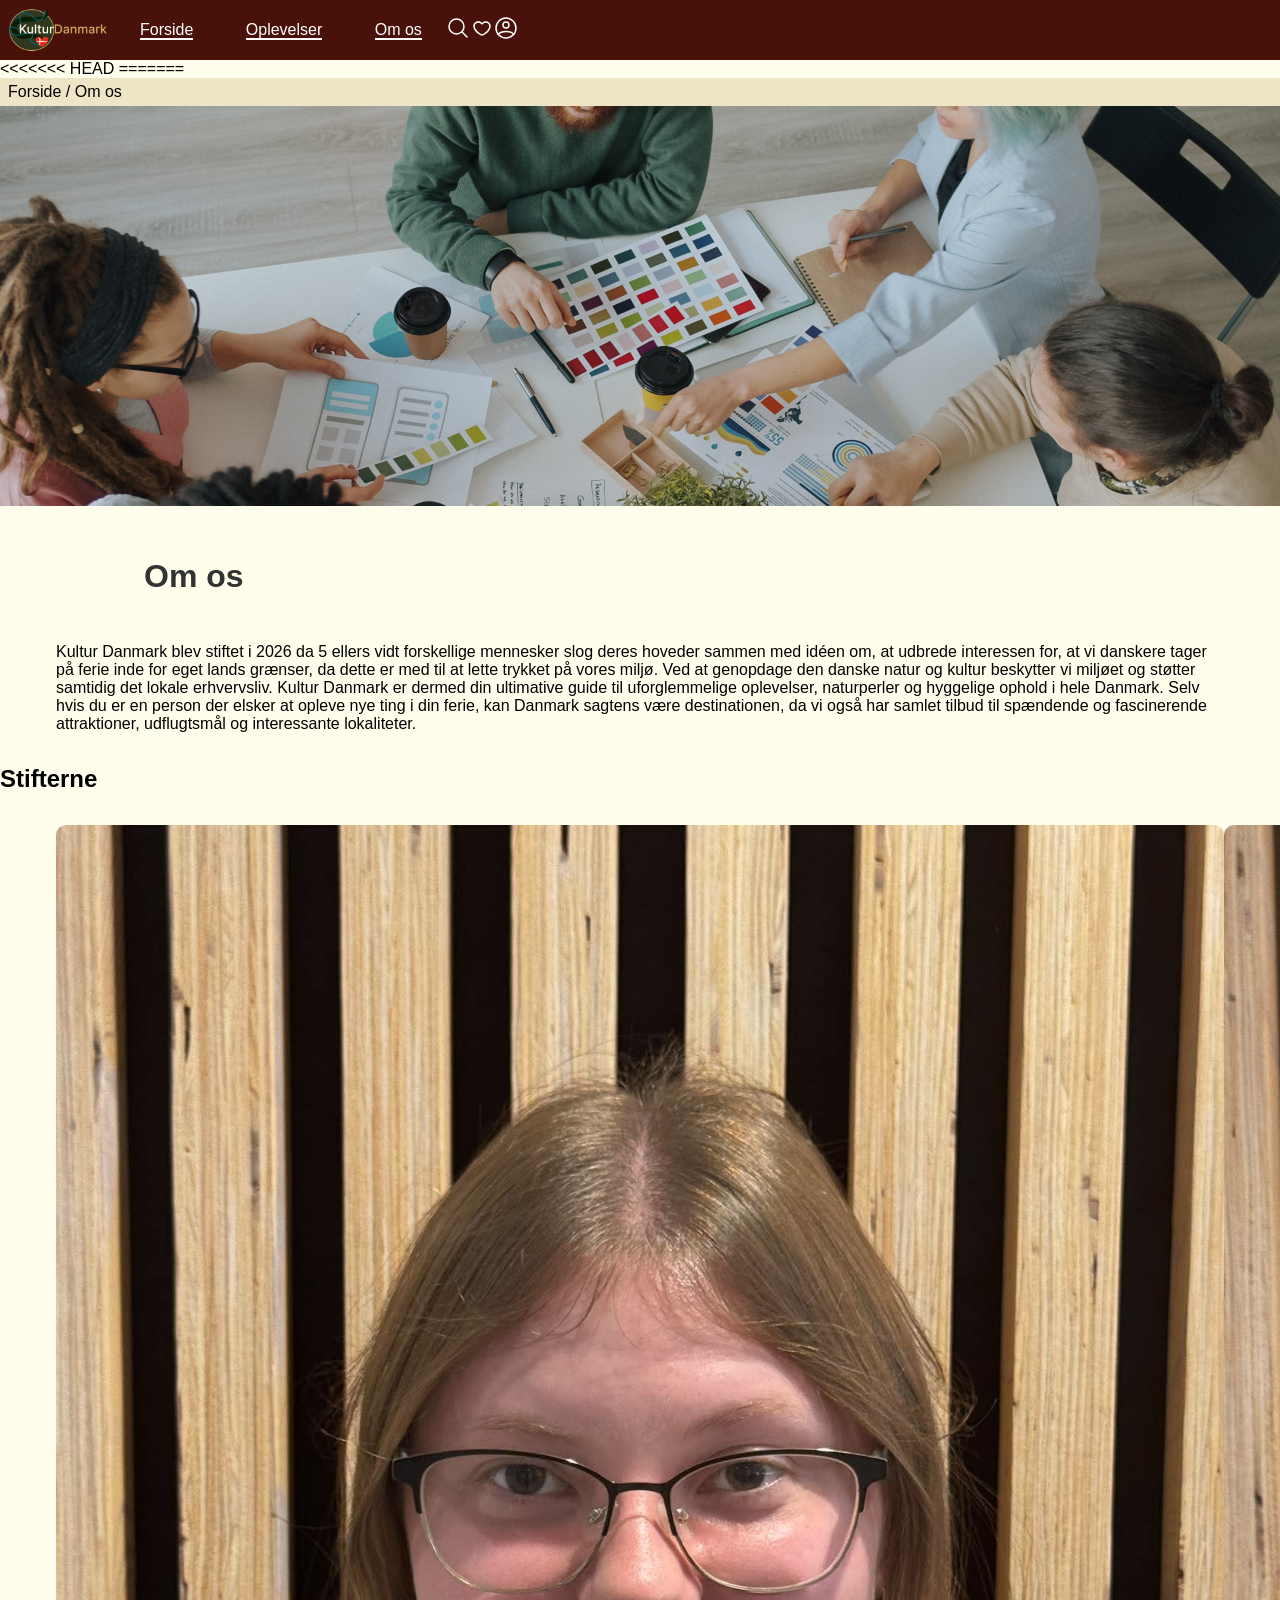
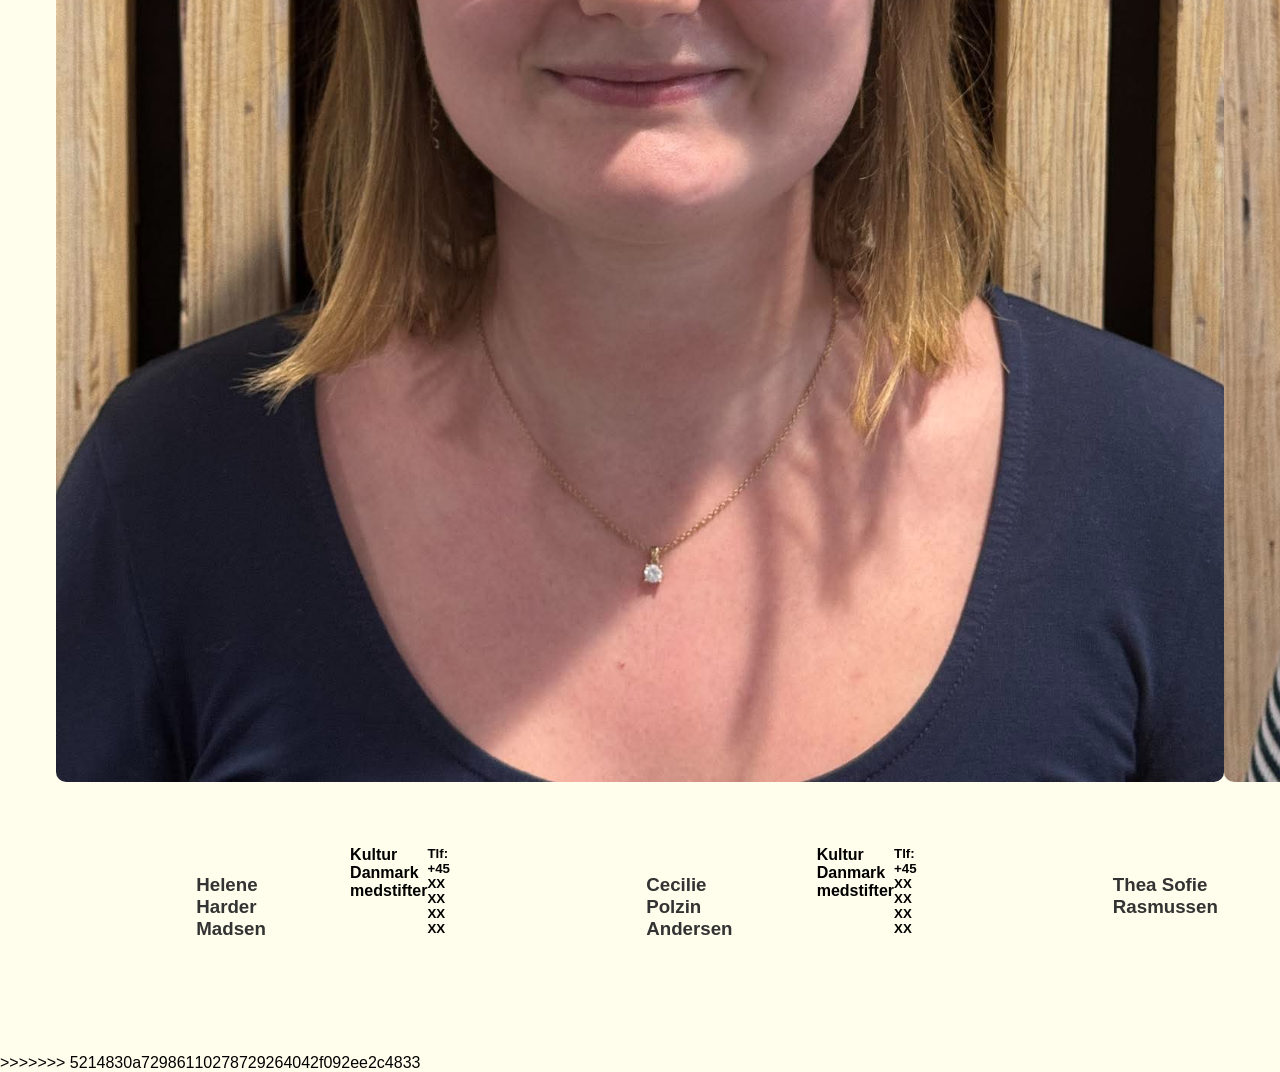
==== omos.html @ dfee9441 "Merge branch 'main' of https://github.com/helmad01/KulturDK" ====
<!DOCTYPE html>
<html lang="da">
<head>
    <meta charset="UTF-8">
    <meta name="viewport" content="width=device-width, initial-scale=1.0">
    <title>Om os</title>
    <link rel="stylesheet" href="/css/style.css">
</head>
<body>
    <header>
        <a href="/index.html">
            <img class="logo" src="/img/logo.png" alt="logo">
        </a>
        <nav>
            <ul>
                <li><a href="/index.html">Forside</a></li>
                <li><a href="/oplevelser.html">Oplevelser</a></li>
                <li><a href="/omos.html">Om os</a></li>
            </ul>
        </nav>
        <a href="#">
            <img src="/img/magnifying-glass.svg" alt="søgeikon">
        </a>
        <a href="#">
            <img src="/img/heart.svg" alt="likes">
        </a>
        <a href="#">
            <img src="/img/profile-circle.svg" alt="profile">
        </a>
    </header>

    <main>
<<<<<<< HEAD
=======
        <p class="brødkrumme">Forside / Om os</p>
        <img class="banner-img" src="img/omos/banneromos.jpg" alt="People collaborating">
            <h1>Om os</h1>
            <div class="tekst"><p> Kultur Danmark blev stiftet i 2026 da 5 ellers vidt forskellige mennesker slog deres hoveder sammen med idéen om, at udbrede interessen for, at vi danskere tager på ferie inde for eget lands grænser, da dette er med til at lette trykket på vores miljø. Ved at genopdage den danske natur og kultur beskytter vi miljøet og støtter samtidig det lokale erhvervsliv.
                
            Kultur Danmark er dermed din ultimative guide til uforglemmelige oplevelser, naturperler og hyggelige ophold i hele Danmark. Selv hvis du er en person der elsker at opleve nye ting i din ferie, kan Danmark sagtens være destinationen, da vi også har samlet tilbud til spændende og fascinerende attraktioner, udflugtsmål og interessante lokaliteter.</p> </div>

        <section>
            <h2>Stifterne</h2>
            <div class="galleri-container">
                <img src="img/omos/helene.jpg" alt="" class="galleri">
                <img src="img/omos/cecilie.jpg" alt="" class="galleri">
                <img src="img/omos/thea.jpg" alt="" class="galleri">
                <img src="img/omos/siyamand.jpg" alt="" class="galleri">
                <img src="img/omos/simon.jpg" alt="" class="galleri">
            </div>

            <div class="stiftinfo">
            <div class="helenapfp">
                <h3>Helene Harder Madsen </h3>
                <h4>Kultur Danmark medstifter </h4>  
                <h5>Tlf: +45 XX XX XX XX </h5>
            </div>
            <div class="ceciliepfp">
                <h3>Cecilie Polzin Andersen</h3>
                <h4>Kultur Danmark medstifter </h4>  
                <h5>Tlf: +45 XX XX XX XX </h5>
            </div>
            <div class="theapfp">
                <h3>Thea Sofie Rasmussen </h3>
                <h4>Kultur Danmark medstifter </h4>  
                <h5>Tlf: +45 XX XX XX XX </h5>
            </div>
            <div class="siyamandpfp">
                <h3>Siyamand Shahabi </h3>
                <h4>Kultur Danmark medstifter </h4> 
                <h5>Tlf: +45 XX XX XX XX </h5>
            </div>
            <div class="simonpfp">
                <h3>Simon Jin Stützer Addison </h3>
                <h4>Kultur Danmark medstifter </h4>  
                <h5>Tlf: +45 XX XX XX XX </h5>
            </div>
            </div>
        </section>
>>>>>>> 5214830a72986110278729264042f092ee2c4833

    </main>
</body>
</html>
---- css/style.css ----
/*Hele hjemmesiden*/
* {
    box-sizing: border-box;
    margin: 0;
    font-family: inter, sans-serif;
}

body {
    background-color: #fffdeb;
}

/*Header*/
header {
    background-color: #48110a;
    display: flex;
    align-items: center;
    padding: 0;
}

.logo {
    width: 100px;
    display: block;
    margin: 0.5em;
}

nav {
    padding: 0;
}

nav ul {
    padding: 0;
}

nav li {
    display: inline-block;
    padding: 0 1.5em;
}

li a {
    color: #ffffff;
    text-decoration: none;
        border-bottom: 2px solid #ffffff;
}

li a:hover {
    color: #d7d7d7;
}

.ikoner {
    display: flex;
    align-items: center;
    gap: 1rem;
    margin: 0 1rem 0 auto;
}

.ikon {
    float: right;

}

/*Forside*/
.banner-img {
    height: 400px;
    object-fit: cover;
    object-position: center 35%;
    width: 100%;
}

h1,h3 {
    color: #333333;
    text-align: left;
    margin: 1.5em 4.5em;
}

/*Oplevelser*/
.overskrift {
    margin-top: 0.7em;
    text-align: center; 
}

.brødkrumme {
    padding: 0.3em 0.5em;
    background-color: #eee5c7;
}

.search {
    border-radius: 50px;
    background-color: #2c572c;
    width: 50%;
    height: 75px;
    margin: 0 auto;
    display: flex;
    align-items: center;
    justify-content: space-between;
}

.search-valg1 {
    display: block;
    margin: 0 2.5em;
    background-color: #fffdeb;
    border-radius: 50px;
    padding: 0.5em 0.9em;
}

.search-valg2 {
    display: block;
    margin: 0 2.5em;
    background-color: #ddc26c;
    border-radius: 50px;
    padding: 0.6em 1em;
}

div {
    display: flex;
    margin: 2em 3.5em;
}

.linje {
    aspect-ratio: 1/1;
    width: 24%;
    border-radius: 10px;
    padding: 0.5em;
    border-style: solid;
    margin: 0 1em;
}

.galleri {
    width: 100%;
    border-radius: 10px;
}
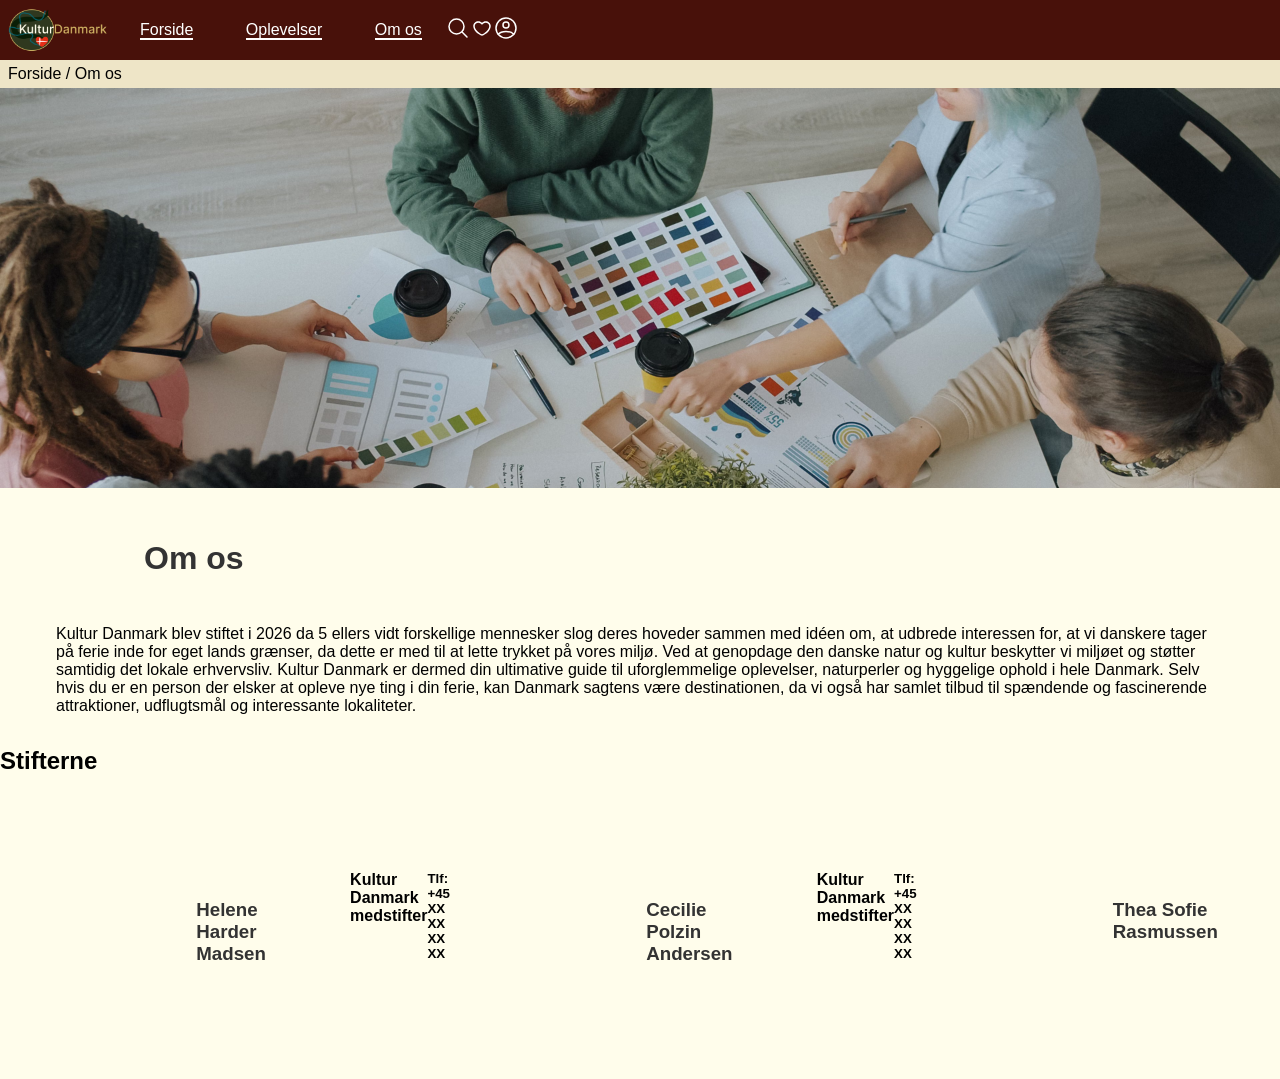
==== commit 8438bf3e: "LAVET OM OS SIDE" ====
--- a/omos.html
+++ b/omos.html
@@ -30,8 +30,6 @@
     </header>
 
     <main>
-<<<<<<< HEAD
-=======
         <p class="brødkrumme">Forside / Om os</p>
         <img class="banner-img" src="img/omos/banneromos.jpg" alt="People collaborating">
             <h1>Om os</h1>
@@ -77,7 +75,6 @@
             </div>
             </div>
         </section>
->>>>>>> 5214830a72986110278729264042f092ee2c4833
 
     </main>
 </body>
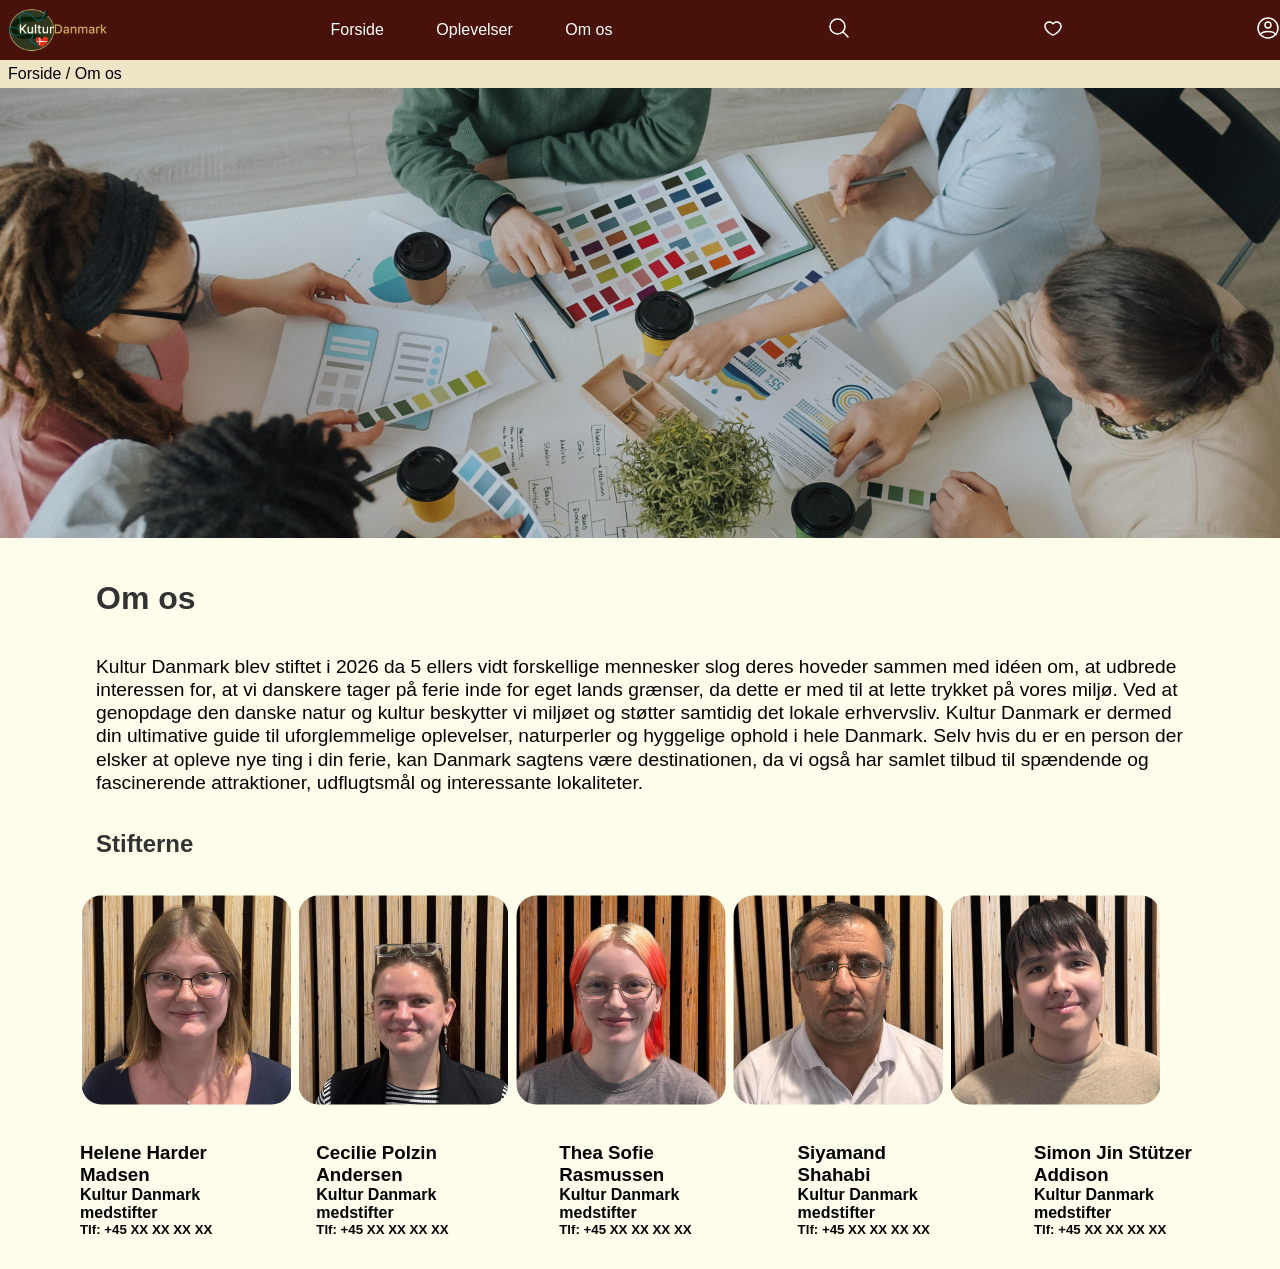
==== commit 45aa2164: "lavet om på om os side" ====
--- a/omos.html
+++ b/omos.html
@@ -4,7 +4,7 @@
     <meta charset="UTF-8">
     <meta name="viewport" content="width=device-width, initial-scale=1.0">
     <title>Om os</title>
-    <link rel="stylesheet" href="/css/style.css">
+    <link rel="stylesheet" href="/css/simoncecilie.css">
 </head>
 <body>
     <header>
--- a/css/simoncecilie.css
+++ b/css/simoncecilie.css
@@ -0,0 +1,116 @@
+* {
+    box-sizing: border-box;
+    margin: 0;
+    font-family: inter, sans-serif;
+}
+
+body {
+    background-color: #fffdeb;
+}
+
+/*Header*/
+header {
+    background-color: #48110a;
+    display: flex;
+    align-items: center;
+    padding: 0;
+    justify-content: space-between;
+    height: 60px;
+}
+
+.logo {
+    width: 100px;
+    display: block;
+    margin: 0.5em;
+}
+
+nav {
+    padding: 0;
+}
+
+nav ul {
+    padding: 0;
+}
+
+nav li {
+    display: inline-block;
+    padding: 0 1.5em;
+}
+
+li a {
+    color: #ffffff;
+    text-decoration: none;
+}
+
+li a:hover {
+    color: #d7d7d7;
+    border-bottom: 2px solid #ffffff;
+}
+
+.ikoner {
+    display: flex;
+    align-items: center;
+    margin: 0 1rem 0 auto;
+}
+
+.ikon {
+    display: flex;
+    margin: 0 1em;
+}
+
+/*Forside*/
+.brødkrumme {
+padding: 0.3em 0.5em;
+background-color: #eee5c7;
+}
+
+img {
+    width:100%;
+}
+
+.banner-img {
+height: 450px;
+object-fit: cover;
+object-position: center 55%;
+}
+
+h1 {
+    color: #333333;
+    text-align: left;
+    margin: 1.2em 3.0em;
+}
+
+h2 {
+    color: #333333;
+    text-align: left;
+    margin: 1.5em 4em;
+}
+
+.tekst {
+font-size: 1.2em;
+line-height: 1.2em;
+margin: 1.2em 5em;
+}
+
+.galleri-container{
+    margin: 2em 5em;
+    }
+
+.galleri {
+
+    aspect-ratio: 1/1;
+    width: 19%;
+    border-radius: 10%;
+    object-fit: cover;
+    padding: 0.1em;
+}
+
+.stiftinfo {
+    margin: 2em 5em;
+}
+
+.stiftinfo {
+  display: flex;
+  gap: 95px;
+  justify-content: flex-start;
+}
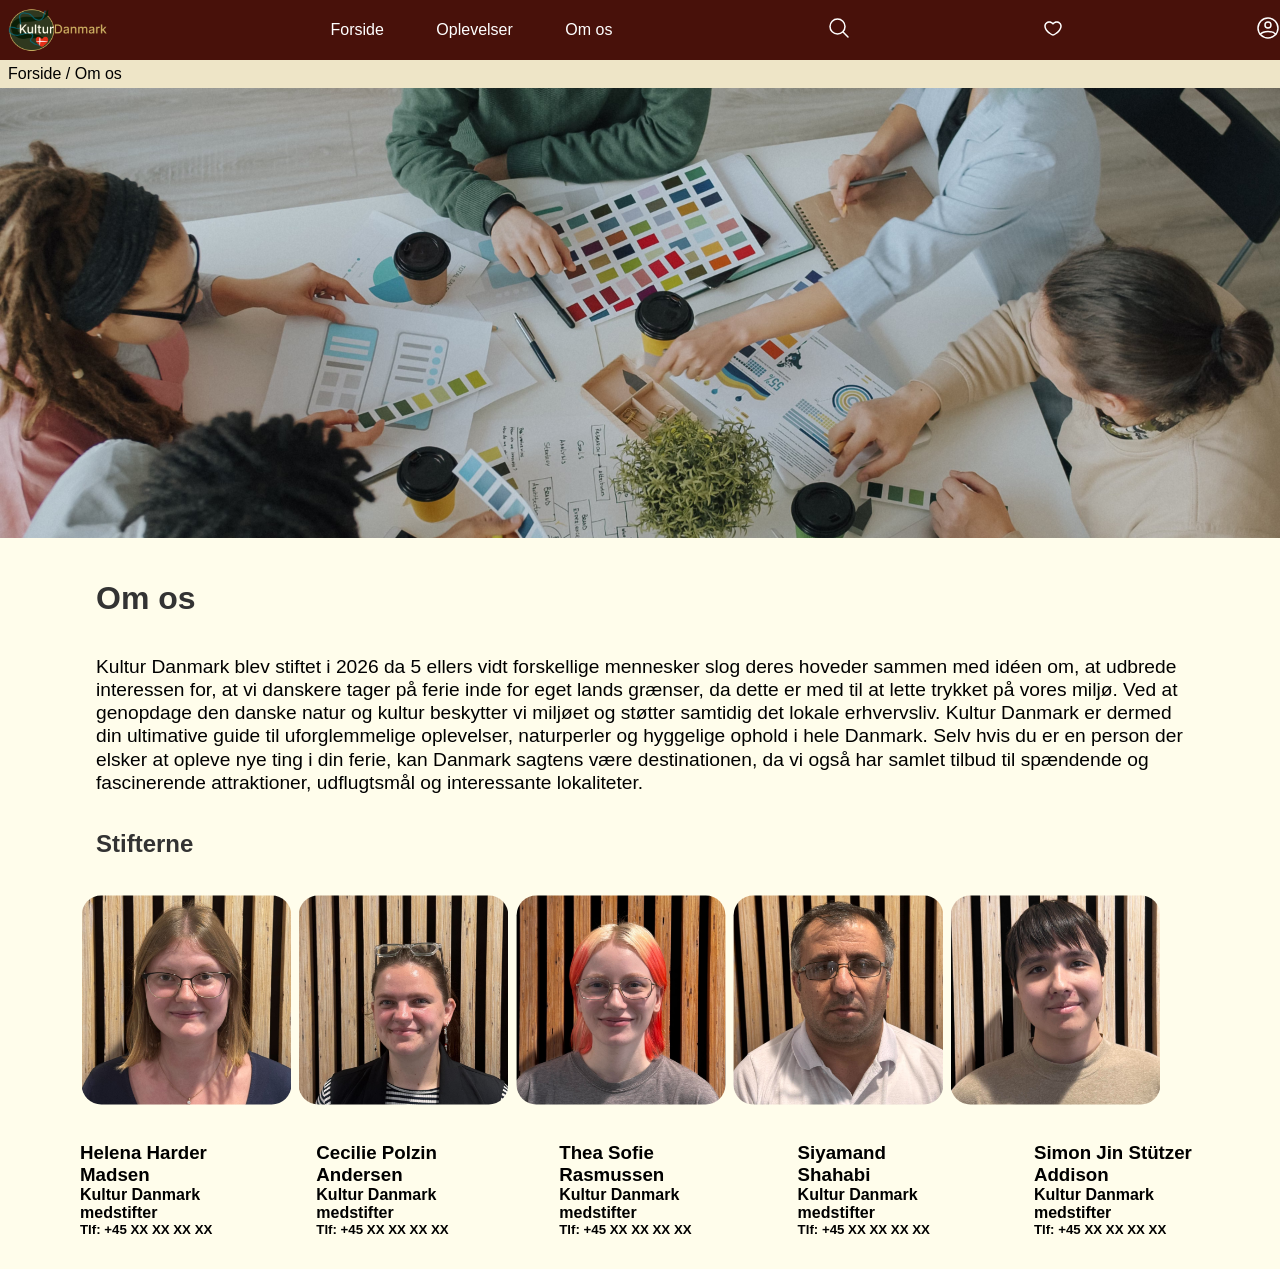
==== commit 101d2c23: "Samlet css fra helenathea og simoncecilie i style.css" ====
--- a/omos.html
+++ b/omos.html
@@ -49,7 +49,7 @@
 
             <div class="stiftinfo">
             <div class="helenapfp">
-                <h3>Helene Harder Madsen </h3>
+                <h3>Helena Harder Madsen </h3>
                 <h4>Kultur Danmark medstifter </h4>  
                 <h5>Tlf: +45 XX XX XX XX </h5>
             </div>
--- a/css/simoncecilie.css
+++ b/css/simoncecilie.css
@@ -64,14 +64,11 @@
 background-color: #eee5c7;
 }
 
-img {
-    width:100%;
-}
-
 .banner-img {
 height: 450px;
 object-fit: cover;
 object-position: center 55%;
+width:100%;
 }
 
 h1 {
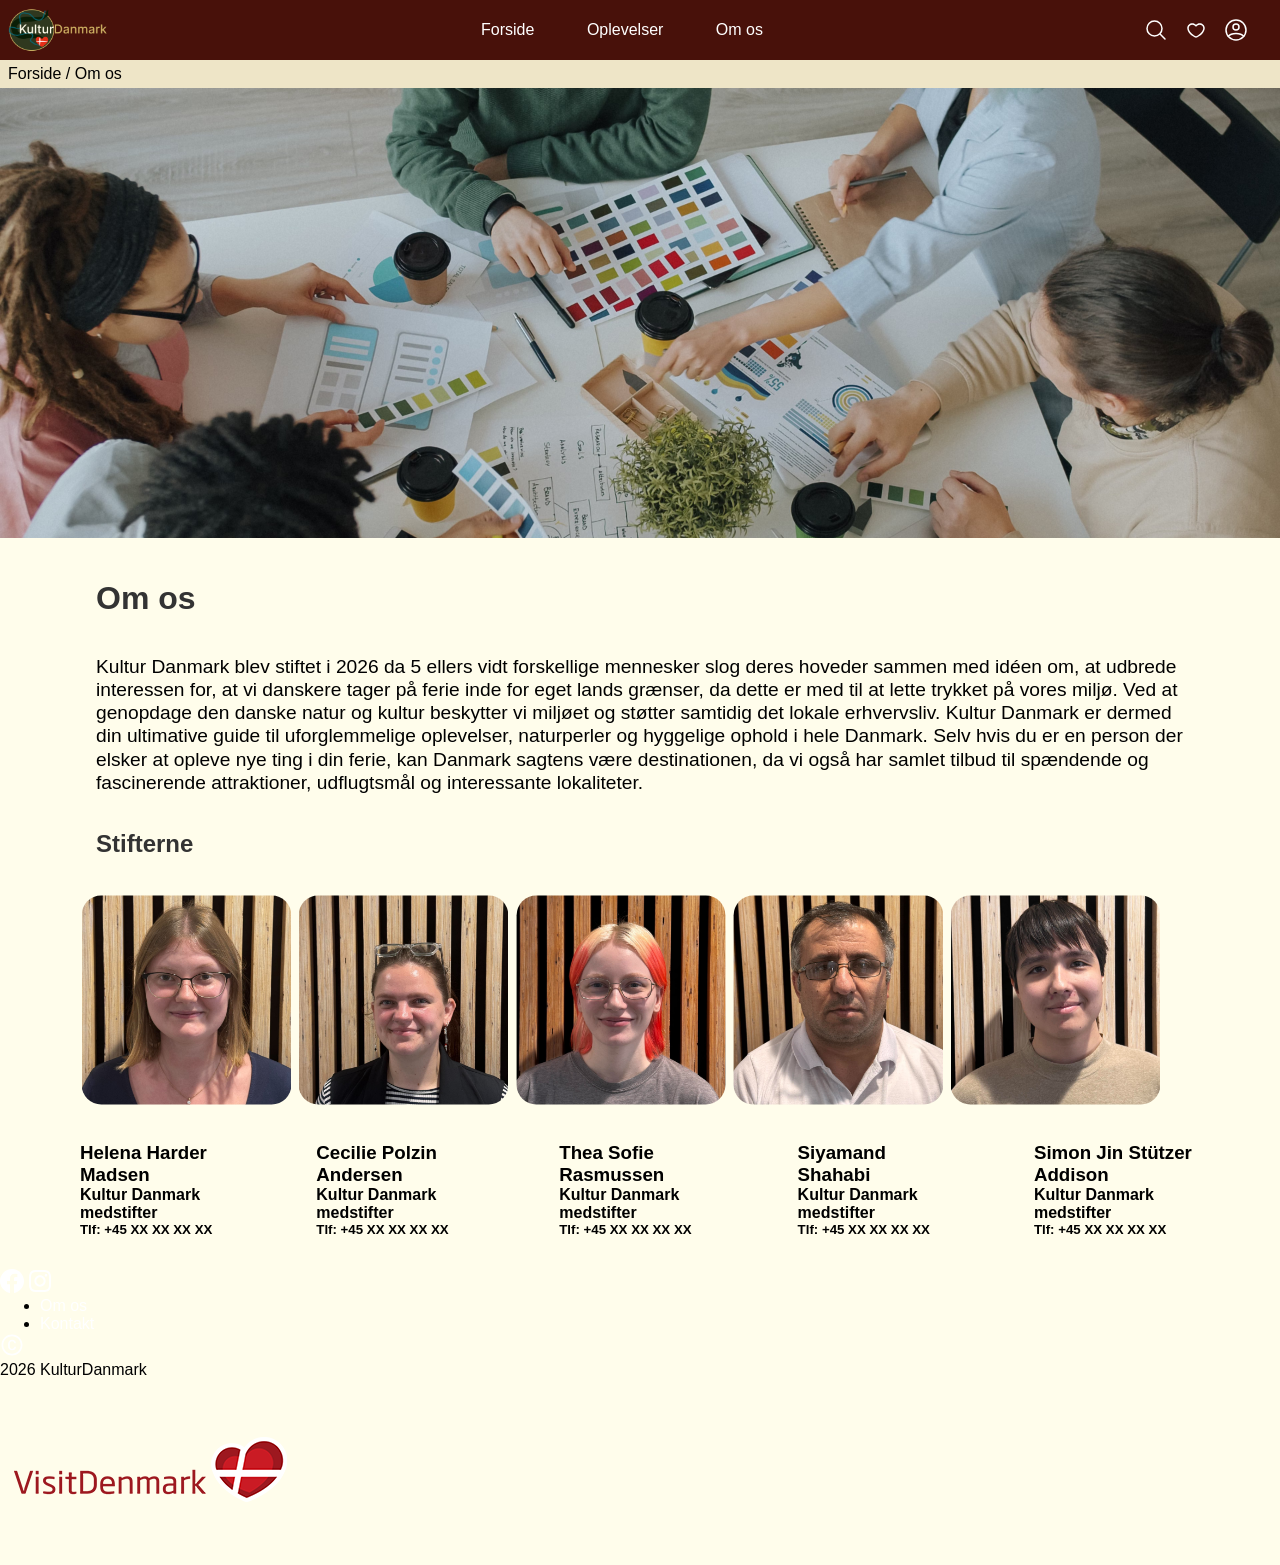
==== commit 2925db03: "Sat opdateret header og footer ind på om os og index" ====
--- a/omos.html
+++ b/omos.html
@@ -18,15 +18,17 @@
                 <li><a href="/omos.html">Om os</a></li>
             </ul>
         </nav>
+        <div class="ikon">
         <a href="#">
-            <img src="/img/magnifying-glass.svg" alt="søgeikon">
+            <img class="ikoner" src="/img/magnifying-glass.svg" alt="søgeikon">
         </a>
         <a href="#">
-            <img src="/img/heart.svg" alt="likes">
+            <img class="ikoner" src="/img/heart.svg" alt="likes">
         </a>
         <a href="#">
-            <img src="/img/profile-circle.svg" alt="profile">
+            <img class="ikoner" src="/img/profile-circle.svg" alt="profile">
         </a>
+        </div>
     </header>
 
     <main>
@@ -75,7 +77,25 @@
             </div>
             </div>
         </section>
+    </main>
 
-    </main>
+    <footer>
+        <div class="so-me">
+            <img src="/img/facebook.svg" alt="facebook">
+            <img src="/img/instagram.svg" alt="instagram">
+        </div>
+        <div class="box-6"></div>
+        <div class="genveje">
+            <ul>
+                <li><a href="/omos.html">Om os</a></li>
+                <li><a href="#">Kontakt</a></li>
+            </ul>
+        </div>
+        <div class="copyright">
+            <img class="copyikon" src="/img/copyright-circle.svg" alt="copyright">
+            <p class="kdk">2026 KulturDanmark</p>
+            <img class="visitdk" src="/img/visitdenmark-logo.png" alt="visitdenmark">
+        </div>        
+    </footer>
 </body>
 </html>
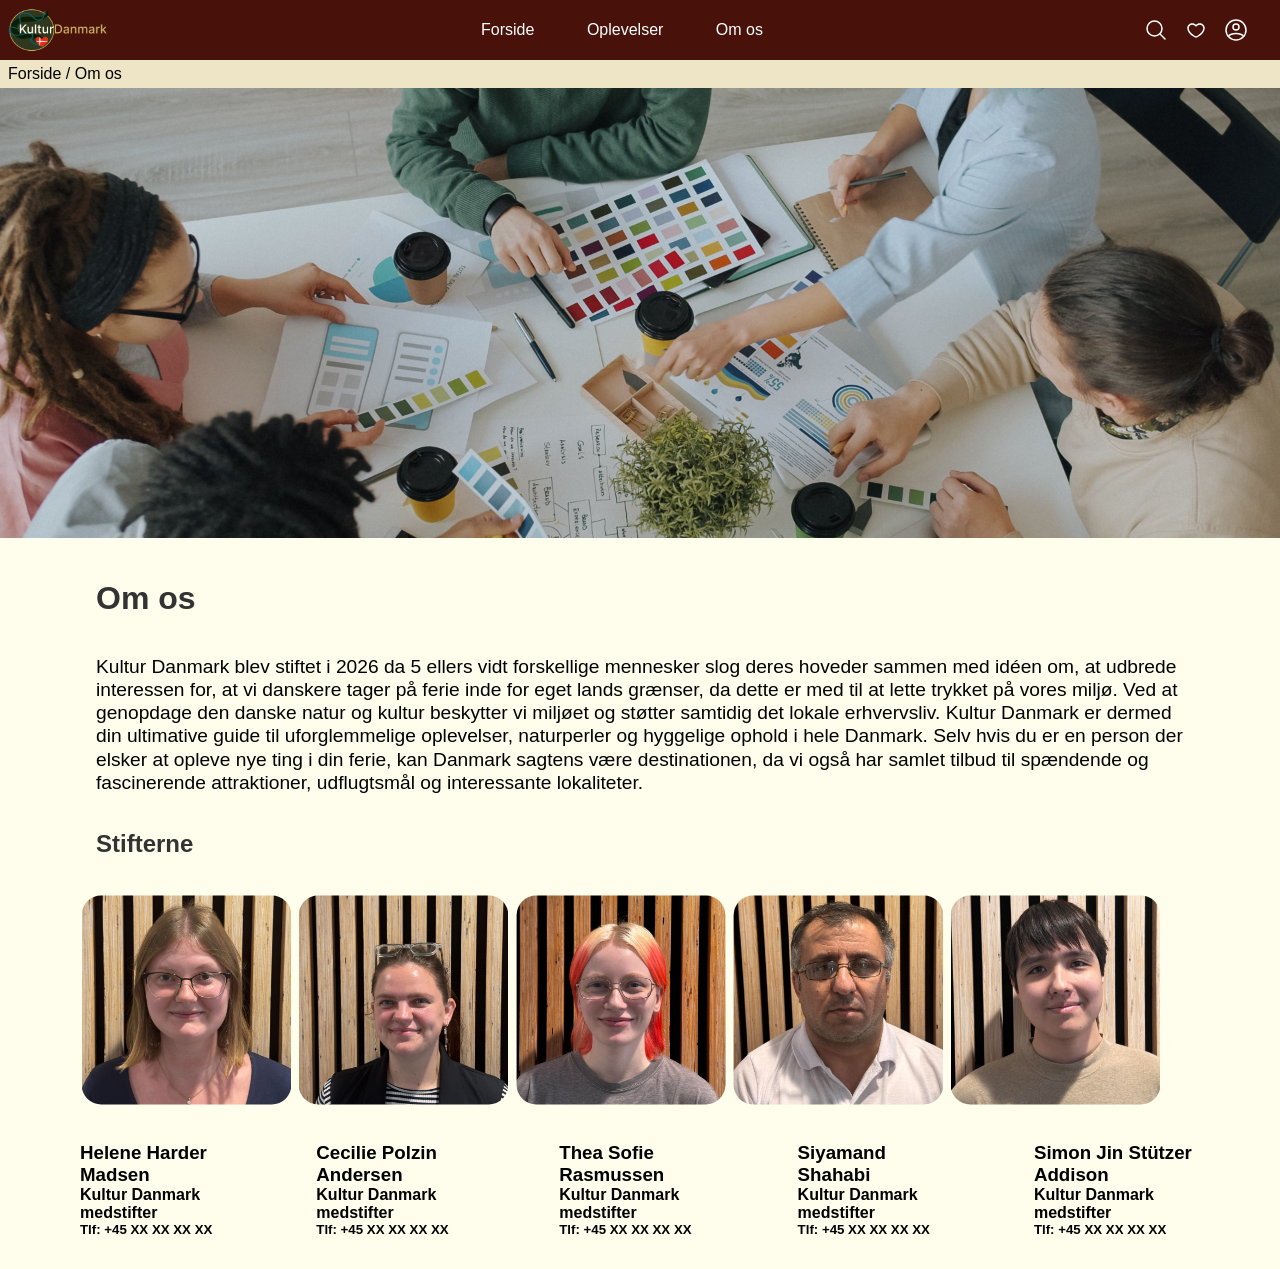
==== commit d1baa27d: "omos changes" ====
--- a/omos.html
+++ b/omos.html
@@ -3,7 +3,7 @@
 <head>
     <meta charset="UTF-8">
     <meta name="viewport" content="width=device-width, initial-scale=1.0">
-    <title>Om os</title>
+    <title>oplevelser</title>
     <link rel="stylesheet" href="/css/simoncecilie.css">
 </head>
 <body>
@@ -51,7 +51,7 @@
 
             <div class="stiftinfo">
             <div class="helenapfp">
-                <h3>Helena Harder Madsen </h3>
+                <h3>Helene Harder Madsen </h3>
                 <h4>Kultur Danmark medstifter </h4>  
                 <h5>Tlf: +45 XX XX XX XX </h5>
             </div>
@@ -77,25 +77,11 @@
             </div>
             </div>
         </section>
+
     </main>
 
     <footer>
-        <div class="so-me">
-            <img src="/img/facebook.svg" alt="facebook">
-            <img src="/img/instagram.svg" alt="instagram">
-        </div>
-        <div class="box-6"></div>
-        <div class="genveje">
-            <ul>
-                <li><a href="/omos.html">Om os</a></li>
-                <li><a href="#">Kontakt</a></li>
-            </ul>
-        </div>
-        <div class="copyright">
-            <img class="copyikon" src="/img/copyright-circle.svg" alt="copyright">
-            <p class="kdk">2026 KulturDanmark</p>
-            <img class="visitdk" src="/img/visitdenmark-logo.png" alt="visitdenmark">
-        </div>        
+
     </footer>
 </body>
 </html>
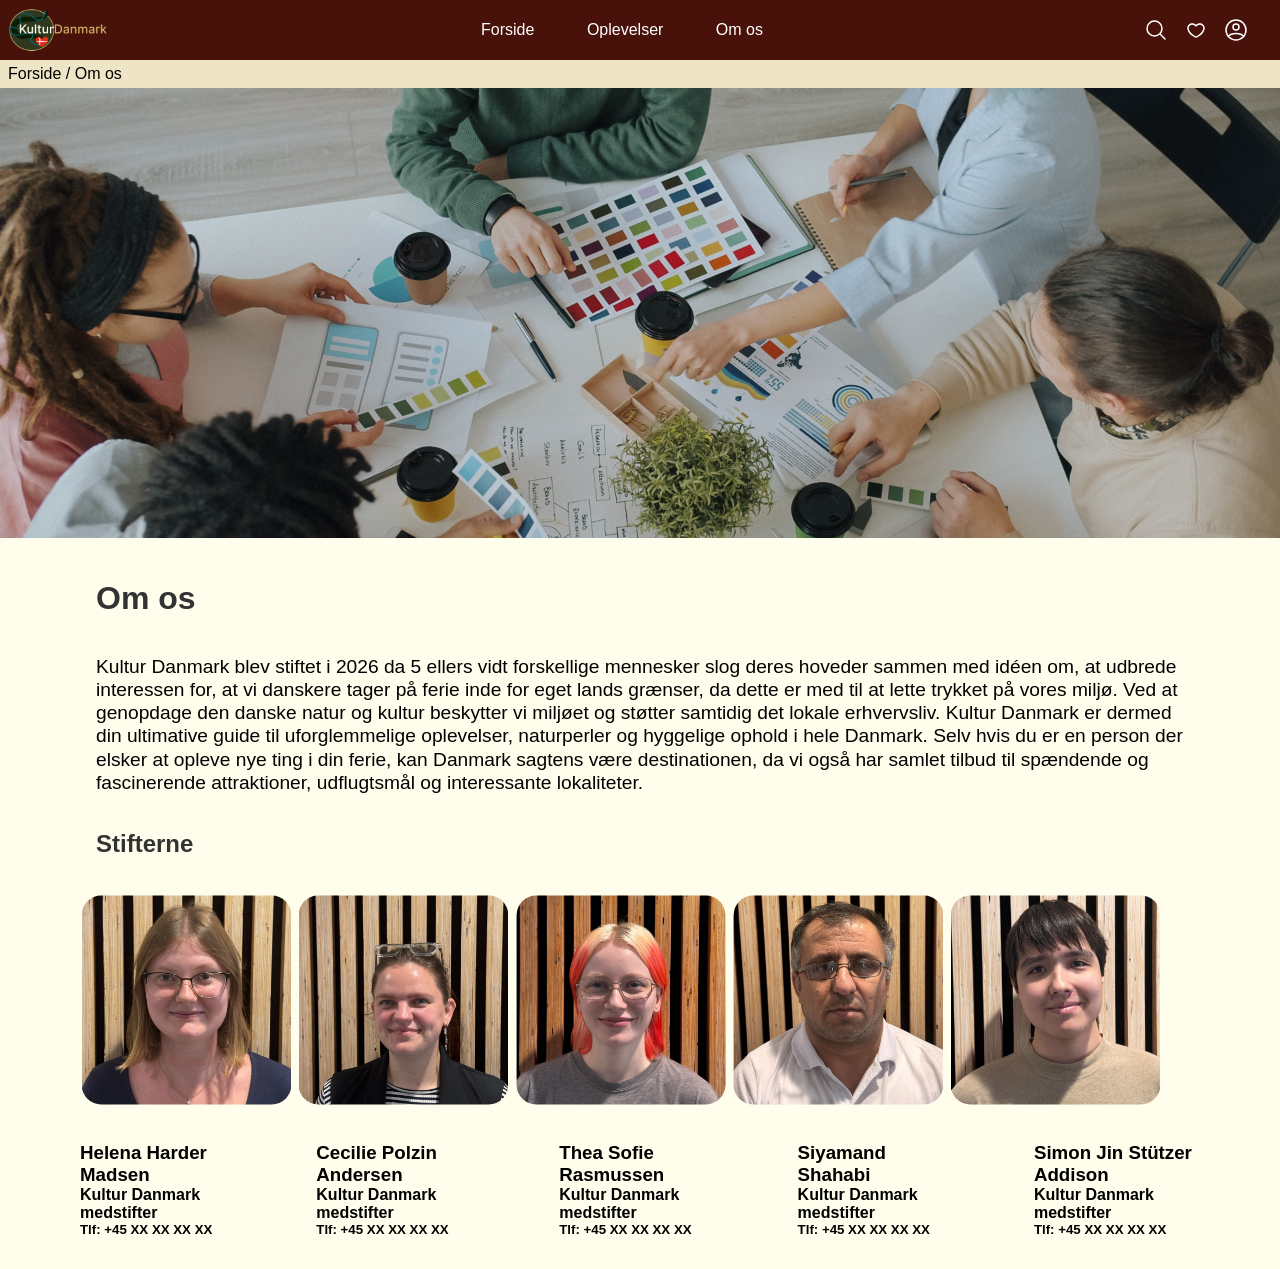
==== commit c80b01f5: "Merge branch 'main' of https://github.com/helmad01/KulturDK" ====
--- a/omos.html
+++ b/omos.html
@@ -51,7 +51,7 @@
 
             <div class="stiftinfo">
             <div class="helenapfp">
-                <h3>Helene Harder Madsen </h3>
+                <h3>Helena Harder Madsen </h3>
                 <h4>Kultur Danmark medstifter </h4>  
                 <h5>Tlf: +45 XX XX XX XX </h5>
             </div>
@@ -77,11 +77,6 @@
             </div>
             </div>
         </section>
-
     </main>
-
-    <footer>
-
-    </footer>
 </body>
 </html>
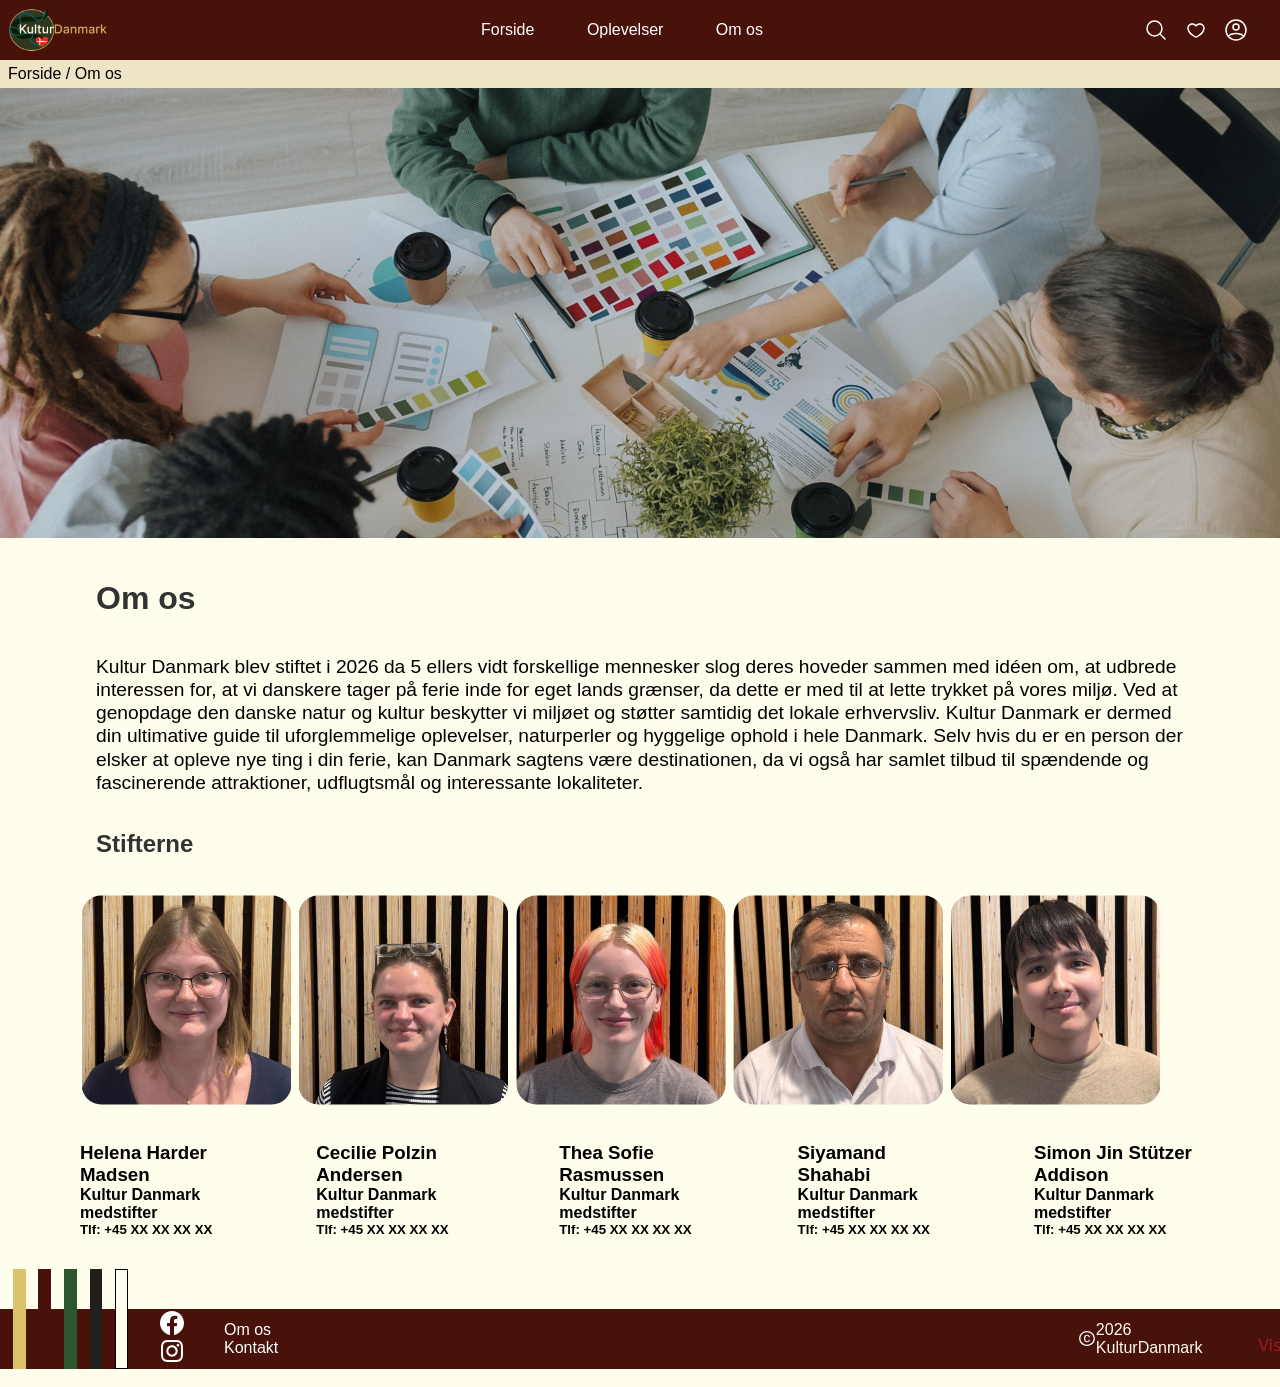
==== commit d4018ecf: "Har sat header og footer samt deres css ind på alle sider." ====
--- a/omos.html
+++ b/omos.html
@@ -77,6 +77,33 @@
             </div>
             </div>
         </section>
+
+         <div class="farve-linjer">
+            <div class="box-1"></div>
+            <div class="box-2"></div>
+            <div class="box-3"></div>
+            <div class="box-4"></div>
+            <div class="box-5"></div>
+        </div>
     </main>
+
+    <footer>
+        <div class="so-me">
+            <img src="/img/facebook.svg" alt="facebook">
+            <img src="/img/instagram.svg" alt="instagram">
+        </div>
+        <div class="box-6"></div>
+        <div class="genveje">
+            <ul>
+                <li><a href="/omos.html">Om os</a></li>
+                <li><a href="#">Kontakt</a></li>
+            </ul>
+        </div>
+        <div class="copyright">
+            <img class="copyikon" src="/img/copyright-circle.svg" alt="copyright">
+            <p class="kdk">2026 KulturDanmark</p>
+            <img class="visitdk" src="/img/visitdenmark-logo.png" alt="visitdenmark">
+        </div>        
+    </footer>
 </body>
 </html>
--- a/css/simoncecilie.css
+++ b/css/simoncecilie.css
@@ -44,7 +44,7 @@
 
 li a:hover {
     color: #d7d7d7;
-    border-bottom: 2px solid #ffffff;
+    border-bottom: 2px solid #d7d7d7;
 }
 
 .ikoner {
@@ -58,7 +58,104 @@
     margin: 0 1em;
 }
 
-/*Forside*/
+/*Footer*/
+footer {
+    background-color: #48110a;
+    height: 60px;
+    display: flex;
+    align-items: center;
+    justify-content: space-between;
+    margin: 0;
+}
+
+.farve-linjer {
+    display: flex;
+    position: relative;
+    margin-bottom: -3.8em;
+}
+
+.box-1 {
+    background-color: #ddc26c;
+    height: 100px;
+    width: 1%;
+    margin-right: 0.8em;
+    margin-left: 0.8em;
+}
+
+.box-2 {
+    background-color: #48110a;
+    height: 100px;
+    width: 1%;
+    margin-right: 0.8em;
+}
+
+.box-3 {
+    background-color: #2c572c;
+    height: 100px;
+    width: 1%;
+    margin-right: 0.8em;
+}
+
+.box-4 {
+    background-color: #211e1c;
+    height: 100px;
+    width: 1%;
+    margin-right: 0.8em;
+}
+
+.box-5 {
+    background-color: #fffdeb;
+    height: 100px;
+    width: 1%;
+    margin-right: 0.8em;
+    border-style: solid;
+    border-width: 1px;
+}
+
+.so-me {
+    margin-left: 10em;
+}
+
+.box-6 {
+    background-color: white;
+}
+
+.genveje {
+    margin-right: 50em;
+    text-decoration: none;
+}
+
+.genveje ul {
+    color: white;
+    list-style: none;
+}
+
+.genveje ul li a:hover {
+    color: #d7d7d7;
+}
+
+.copyright {
+    float: right;
+    display: flex;
+    color: #fffdeb;
+    width: 25%;
+    justify-content: space-between;
+    align-items: center;
+}
+
+.copyikon {
+    width: 1.1em;
+}
+
+.kdk {
+    margin-right: 3em;
+}
+
+.visitdk {
+    width: 10em;
+}
+
+/*Om os*/
 .brødkrumme {
 padding: 0.3em 0.5em;
 background-color: #eee5c7;
